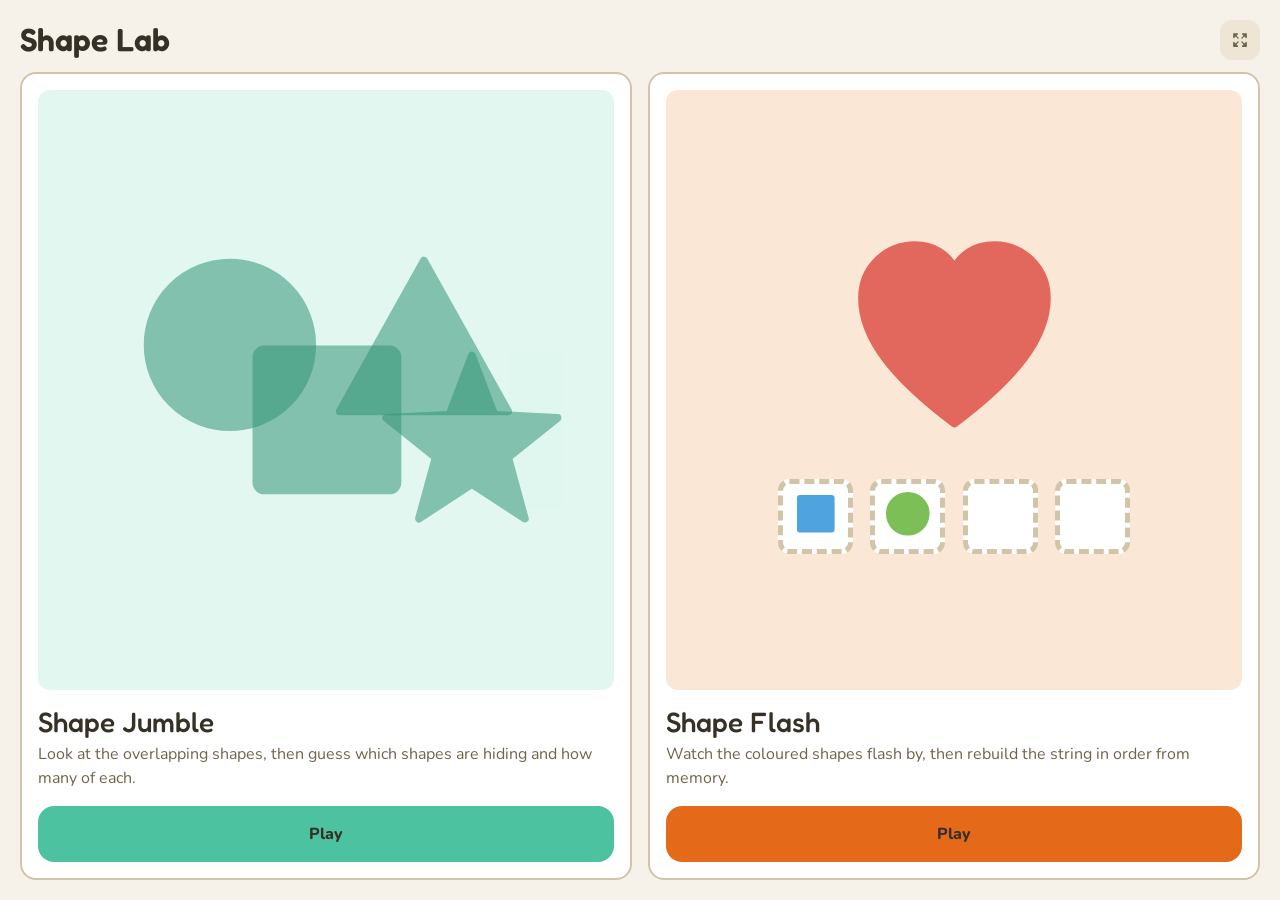
==== index.html @ 79b5d6ee "Add Shape Lab" ====
<!doctype html>
<html lang="en">
<head>
  <meta charset="utf-8">
  <meta name="viewport" content="width=device-width, initial-scale=1, viewport-fit=cover">
  <meta name="theme-color" content="#F7F2E9">
  <title>Shape Lab</title>
  <link rel="preconnect" href="https://fonts.googleapis.com">
  <link rel="preconnect" href="https://fonts.gstatic.com" crossorigin>
  <link href="https://fonts.googleapis.com/css2?family=Fredoka:wght@400;500;600;700&family=Lexend:wght@500;600;700&family=Nunito:wght@400;500;600;700;800;900&display=swap" rel="stylesheet">
  <link rel="stylesheet" href="./assets/css/tokens.css?v=1">
  <link rel="stylesheet" href="./assets/css/base.css?v=1">
  <link rel="stylesheet" href="./assets/css/hub.css?v=1">
</head>
<body>
  <main class="app-shell hub">
    <header class="app-header">
      <h1 class="brand-name">Shape Lab</h1>
      <div class="header-actions">
        <button id="fullscreenButton" class="icon-btn" type="button" aria-label="Fullscreen" title="Fullscreen"></button>
      </div>
    </header>

    <section class="game-grid" aria-label="Games">
      <a class="game-card" data-game="shape-jumble" href="apps/shape-jumble/index.html">
        <div class="game-art" aria-hidden="true"><div class="art-jumble" id="artJumble"></div></div>
        <div class="game-text">
          <h2 class="game-title">Shape Jumble</h2>
          <p class="game-desc">Look at the overlapping shapes, then guess which shapes are hiding and how many of each.</p>
        </div>
        <span class="launch-btn">Play</span>
      </a>

      <a class="game-card" data-game="shape-flash" href="apps/shape-flash/index.html">
        <div class="game-art" aria-hidden="true">
          <div class="art-flash" id="artFlash"></div>
        </div>
        <div class="game-text">
          <h2 class="game-title">Shape Flash</h2>
          <p class="game-desc">Watch the coloured shapes flash by, then rebuild the string in order from memory.</p>
        </div>
        <span class="launch-btn">Play</span>
      </a>
    </section>
  </main>

  <script type="module">
    import { initViewport, initFullscreen, hydrateIcons } from './assets/js/shared.js?v=1';
    import { shapeSVG } from './assets/js/shapes.js?v=1';
    document.getElementById('artJumble').innerHTML = ['circle', 'square', 'triangle', 'star'].map(s => shapeSVG(s)).join('');
    document.getElementById('artFlash').innerHTML =
      `<div class="big">${shapeSVG('heart')}</div><div class="slots">` +
      [['square', 'var(--sky-500)'], ['circle', 'var(--leaf-500)'], ['', ''], ['', '']].map(([s, c]) =>
        `<div class="slot">${s ? `<span style="color:${c}">${shapeSVG(s)}</span>` : ''}</div>`).join('') + '</div>';
    initViewport();
    initFullscreen(document.getElementById('fullscreenButton'));
    hydrateIcons();
  </script>
</body>
</html>
---- assets/css/tokens.css ----
/* tokens.css
   Verbatim copy of the token block (palette + semantic tokens) from
   cardbox-app v3 clr.css. Do NOT edit here: to update the design system,
   re-copy the block from cardbox. ABC Lab-specific values live in base.css. */

/* ============================================
   TOKENS — matched to v1's real values
   ============================================ */
:root {
  /* ---- Raw palette ---------------------------------------------------- */
  --leaf-50:  #E8F5DE;
  --leaf-100: #D3ECC2;
  --leaf-300: #A8D986;
  --leaf-500: #7CBF57;
  --leaf-700: #4F8F35;
  --leaf-900: #2F5920;

  --coral-50:  #FBE4E2;
  --coral-100: #F7CBC7;
  --coral-300: #EF9891;
  --coral-500: #E2685D;
  --coral-700: #B84B42;
  --coral-900: #7A2F29;

  --sky-50:  #E1F0FB;
  --sky-100: #C3E1F7;
  --sky-300: #8AC3EE;
  --sky-500: #4FA3DE;
  --sky-700: #337CAE;
  --sky-900: #1F4E6E;

  --peach-50:  #FCE9DC;
  --peach-100: #FAD3B9;
  --peach-300: #F3AC7D;
  --peach-500: #E9884F;
  --peach-700: #BC6533;
  --peach-900: #7A4020;

  --grape-50:  #EEE3F7;
  --grape-100: #DCC7EF;
  --grape-300: #BB94DE;
  --grape-500: #9B6BC7;
  --grape-700: #764A9C;
  --grape-900: #4A2C63;

  --sun-50:  #FBF0D2;
  --sun-100: #F8E4A8;
  --sun-300: #F0CB5C;
  --sun-500: #E4B62E;
  --sun-700: #B08A18;
  --sun-900: #6E560F;

  --bubblegum-50:  #FBE3EE;
  --bubblegum-100: #F7C7DE;
  --bubblegum-300: #EE94BE;
  --bubblegum-500: #DD6B9C;
  --bubblegum-700: #B04A78;
  --bubblegum-900: #712D4C;

  --mint-50:  #E1F7F0;
  --mint-100: #C3EFE0;
  --mint-300: #86DEC0;
  --mint-500: #4DC2A0;
  --mint-700: #339678;
  --mint-900: #1F5F4C;

  --sand-0:   #FFFFFF;
  --sand-50:  #F7F2E9;
  --sand-100: #EDE6D4;
  --sand-300: #D1C5A9;
  --sand-500: #A79976;
  --sand-700: #6F654D;
  --sand-900: #353127;

  --slate-0:   #FFFFFF;
  --slate-50:  #EEEFF1;
  --slate-100: #DDDFE3;
  --slate-300: #B1B5BE;
  --slate-500: #7F8594;
  --slate-700: #535865;
  --slate-900: #22242B;

  --orange-50:  #FBE7D6;
  --orange-100: #F8D0AE;
  --orange-300: #F3A263;
  --orange-500: #E46A1A;
  --orange-700: #B84F0E;
  --orange-900: #6E2F0B;

  --honey-50:  #F8E9C8;
  --honey-100: #F5DCA0;
  --honey-300: #EEC45A;
  --honey-500: #9E6D12;
  --honey-700: #7C520E;
  --honey-900: #5A3D0A;

  --lime-50:  #EEF8DC;
  --lime-100: #DFF2C0;
  --lime-300: #BDEB84;
  --lime-500: #9BDF4F;
  --lime-700: #649E24;
  --lime-900: #3E6718;

  --indigo-50:  #E9EAFB;
  --indigo-100: #D4D5F6;
  --indigo-300: #A1A4EB;
  --indigo-500: #6468E6;
  --indigo-700: #484CC0;
  --indigo-900: #2B2E78;

  /* ---- Cardbox semantic tokens (mapped onto the palette above) -------- */

  /* Surface — warm, from Sand */
  --surface-base:    var(--sand-50);
  --surface-panel:   var(--sand-100);
  --surface-card:    var(--sand-0);
  --surface-inset:   var(--sand-50);

  /* Text — cool, from Slate */
  --text-primary:    var(--sand-900);
  --text-secondary:  var(--sand-700);
  --text-muted:      var(--sand-500);
  --text-disabled:   var(--sand-300);
  --text-inverse:    var(--sand-0);

  /* Stroke — kept warm (Sand), matching Cardbox's cohesive look */
  --stroke-default:  var(--sand-300);
  --stroke-medium:   var(--sand-500);
  --stroke-strong:   var(--sand-700);
  --stroke-selected: var(--grape-500);

  /* Interactive */
  --green:                 var(--grape-500);
  --interactive-primary:   var(--grape-500);
  --interactive-secondary: var(--sun-500);
  --tab-active:            var(--grape-500);
  --tab-inactive:          var(--sand-700);
  --interactive-disabled:  var(--sand-300);

  /* Mode */
  --flash:          var(--sun-500);
  --flash-subtle:   var(--sun-50);
  --reveal:         var(--sky-500);
  --reveal-subtle:  var(--sky-50);
  --target:         var(--coral-500);
  --target-subtle:  var(--coral-50);
  --vanish:         var(--leaf-500);
  --vanish-subtle:  var(--leaf-50);
  --roll:           var(--grape-500);
  --roll-subtle:    var(--grape-50);
  --flip:           var(--peach-500);
  --flip-subtle:    var(--peach-50);
  --spell:          var(--mint-500);
  --spell-subtle:   var(--mint-50);
  --call:           var(--bubblegum-500);
  --call-subtle:    var(--bubblegum-50);
  --beat:           var(--indigo-500);
  --beat-subtle:    var(--indigo-50);
  --bet:            var(--orange-500);
  --bet-subtle:     var(--orange-50);

  /* Feedback */
  --success:        var(--leaf-500);
  --success-subtle: var(--leaf-50);
  --error:          var(--coral-500);
  --error-subtle:   var(--coral-50);
  --warning:        var(--sun-500);
  --warning-subtle: var(--sun-50);
  --info:           var(--sky-500);
  --info-subtle:    var(--sky-50);

  --font-display: 'Fredoka', sans-serif;
  --font-ui:      'Nunito', sans-serif;
  --font-card:    'Lexend', 'Nunito', sans-serif;

  --card-image-ratio: 17;
  --card-text-ratio:  3;

  --r-lg:   16px;
  --r-md:   12px;
  --r-pill: 9999px;
}
---- assets/css/base.css ----
/* base.css
   Reset + shared components for every ABC Lab page. Requires tokens.css.
   Values mirror cardbox-app v3 clr.css so the apps read as one suite. */

/* ---- Layout constants shared by the game screens ---------------------------- */
/* Width of the right-hand panel (guess / toolbox) on Shape Jumble and Shape Flash.
   Never more than 46% of the screen width, so small windows keep room for the stage. */
:root { --side-panel-width: min(520px, 46%); }

/* ---- Reset ------------------------------------------------------------ */
*, *::before, *::after {
  box-sizing: border-box;
  margin: 0;
  padding: 0;
  -webkit-tap-highlight-color: transparent;
}

html, body {
  width: 100%;
  height: 100vh;
  height: 100dvh;
  height: var(--app-h, 100dvh); /* set by initViewport() for iOS Safari */
  overflow: hidden;
  overscroll-behavior: none;
  background: var(--surface-base);
  font-family: var(--font-ui);
  color: var(--text-primary);
  -webkit-font-smoothing: antialiased;
  user-select: none;
  -webkit-user-select: none;
}

h1, h2, h3, .display { font-family: var(--font-display); }

button {
  font-family: var(--font-ui);
  cursor: pointer;
  border: none;
  background: none;
  color: inherit;
  padding: 0;
}
button:active { opacity: 0.75; }
button:disabled { cursor: not-allowed; }

a { color: inherit; text-decoration: none; }

img { display: block; max-width: 100%; max-height: 100%; object-fit: contain; }

[hidden], .hidden { display: none !important; }

:focus-visible {
  outline: 3px solid var(--stroke-selected);
  outline-offset: 2px;
}

/* ---- Per-game accent -------------------------------------------------- */
/* Put data-game on <body> (or on a card) and use var(--accent*) everywhere.
   Change a game's colour here and nowhere else. */
[data-game="shape-jumble"] { --accent: var(--mint-500);   --accent-subtle: var(--mint-50);   --accent-strong: var(--mint-700); }
[data-game="shape-flash"]  { --accent: var(--orange-500); --accent-subtle: var(--orange-50); --accent-strong: var(--orange-700); }

/* ---- Layout ----------------------------------------------------------- */
.app-shell {
  display: flex;
  flex-direction: column;
  height: 100%;
  overflow: hidden;
}

.app-header {
  display: flex;
  align-items: center;
  justify-content: space-between;
  flex-shrink: 0;
  height: 40px;
}

.brand-name {
  font-family: var(--font-display);
  font-size: 32px;
  line-height: 40px;
  font-weight: 600;
  color: var(--text-primary);
}

.header-actions {
  display: flex;
  align-items: center;
  gap: 8px;
}

.panel {
  min-width: 0;
  min-height: 0;
  background: var(--surface-panel);
  border: 2px solid var(--stroke-default);
  border-radius: var(--r-lg);
  padding: 20px;
  display: flex;
  flex-direction: column;
  gap: 16px;
  overflow: hidden;
}
.panel--card { background: var(--surface-card); }

.panel-title {
  font-family: var(--font-display);
  font-size: 24px;
  font-weight: 500;
  color: var(--text-primary);
  flex-shrink: 0;
}

/* ---- Icons ------------------------------------------------------------ */
.icon { width: 24px; height: 24px; flex-shrink: 0; display: block; }
.icon-sm { width: 16px; height: 16px; }

.icon-btn {
  width: 40px;
  height: 40px;
  border-radius: var(--r-md);
  background: var(--surface-panel);
  color: var(--text-secondary);
  display: flex;
  align-items: center;
  justify-content: center;
  flex-shrink: 0;
}
.icon-btn .icon { width: 20px; height: 20px; } /* Cardbox header icons are 20px */
.icon-btn:active { opacity: 0.7; transform: scale(0.94); }

/* ---- Buttons ---------------------------------------------------------- */
.btn {
  height: 40px;
  padding: 0 20px;
  border-radius: var(--r-md);
  background: var(--surface-inset);
  color: var(--text-primary);
  font-size: 16px;
  line-height: 24px;
  font-weight: 800;
  display: inline-flex;
  align-items: center;
  justify-content: center;
  gap: 8px;
  white-space: nowrap;
}
.btn--accent { background: var(--accent, var(--interactive-primary)); }
.btn--dark   { background: var(--text-primary); color: var(--text-inverse); }
.btn:disabled { opacity: 0.4; }

.launch-btn {
  height: 56px;
  width: 100%;
  border-radius: var(--r-lg);
  background: var(--accent, var(--interactive-primary));
  color: var(--text-primary);
  display: flex;
  align-items: center;
  justify-content: center;
  gap: 8px;
  font-size: 16px;
  line-height: 24px;
  font-weight: 800;
  flex-shrink: 0;
}
.launch-btn:disabled { opacity: 0.4; cursor: not-allowed; }

/* ---- Settings controls ------------------------------------------------ */
.settings-label {
  font-size: 14px;
  line-height: 20px;
  font-weight: 700;
  color: var(--text-primary);
}

/* Helper text under a label; sits snug against the label, above the controls. */
.settings-note { font-size: 14px; line-height: 20px; color: var(--text-secondary); }
.settings-label + .settings-note { margin-top: -4px; }

.toggle-group {
  display: flex;
  gap: 8px;
  flex-wrap: wrap;
}

.toggle-pill {
  height: 40px;
  padding: 0 16px;
  border-radius: var(--r-pill);
  background: var(--surface-inset);
  color: var(--text-muted);
  font-size: 16px;
  font-weight: 800;
  display: inline-flex;
  align-items: center;
  justify-content: center;
  gap: 8px;
  white-space: nowrap;
}
.toggle-pill.active { background: var(--tab-active); color: #fff; }
.toggle-pill:disabled { opacity: 0.35; cursor: not-allowed; }

.toggle-pill-circle {
  width: 40px;
  height: 40px;
  border-radius: 50%;
  background: var(--surface-inset);
  color: var(--text-muted);
  font-size: 16px;
  font-weight: 800;
  display: flex;
  align-items: center;
  justify-content: center;
  flex-shrink: 0;
}
.toggle-pill-circle.active { background: var(--tab-active); color: #fff; }

/* ---- Stepper (Cardbox's vanish-count-stepper) -------------------------- */
.stepper {
  display: flex;
  align-items: center;
  gap: 24px;
  height: 40px;
  padding: 0 4px;
  border-radius: var(--r-md);
  background: var(--surface-panel);
}
.stepper-btn {
  width: 32px;
  height: 32px;
  border-radius: 32%;
  background: var(--surface-card);
  color: var(--text-secondary);
  display: flex;
  align-items: center;
  justify-content: center;
  flex-shrink: 0;
}
.stepper-btn .icon { width: 14px; height: 14px; }
.stepper-btn:disabled { opacity: 0.35; cursor: not-allowed; }
.stepper-value {
  min-width: 28px;
  text-align: center;
  font-size: 16px;
  font-weight: 800;
  color: var(--text-primary);
}

/* ---- Progress pips (ABC Trail letters, ABC Remix song screens) --------- */
/* coming up = sand 300, in progress = outline in the game's colour, done = solid */
.pips { display: flex; align-items: center; gap: 8px; margin-left: 12px; }
.seq-dot { width: 16px; height: 16px; flex: 0 0 16px; border-radius: 50%; background: var(--sand-300); }
.seq-dot.active { background: transparent; box-shadow: inset 0 0 0 3px var(--accent); }
.seq-dot.done { background: var(--accent); }
---- assets/css/hub.css ----
/* hub.css: the Shape Lab home screen. Requires tokens.css + base.css. */
.hub { gap: 12px; padding: 20px; }
.game-grid { flex: 1; min-height: 0; display: grid; grid-template-columns: repeat(2, minmax(0, 1fr)); grid-auto-rows: minmax(0, 1fr); gap: 16px; overflow-y: auto; scrollbar-width: none; }
.game-grid::-webkit-scrollbar { display: none; }
.game-card { min-width: 0; min-height: 0; display: flex; flex-direction: column; gap: 16px; padding: 16px; background: var(--surface-card); border: 2px solid var(--stroke-default); border-radius: var(--r-lg); transition: border-color 0.15s; }
.game-card:active { opacity: 0.85; }
@media (hover: hover) { .game-card:hover { border-color: var(--accent); } }
.game-art { flex: 1 1 0; min-height: 120px; container-type: size; display: grid; place-items: center; position: relative; overflow: hidden; background: var(--accent-subtle); border-radius: var(--r-md); }
.game-text { display: flex; flex-direction: column; gap: 4px; }
.game-title { font-family: var(--font-display); font-size: 28px; line-height: 32px; font-weight: 500; }
.game-desc { font-size: 16px; line-height: 24px; color: var(--text-secondary); }

/* Card art: sizes scale with the art box */
.art-jumble { position: relative; width: 70cqmin; height: 54cqmin; color: var(--accent-strong); }
.art-jumble svg { position: absolute; width: 34cqmin; height: 34cqmin; opacity: 0.55; }
.art-jumble svg:nth-child(1) { left: 2%; top: 4%; }
.art-jumble svg:nth-child(2) { left: 26%; top: 28%; }
.art-jumble svg:nth-child(3) { left: 50%; top: 2%; }
.art-jumble svg:nth-child(4) { left: 62%; top: 34%; }
.art-flash { display: flex; flex-direction: column; align-items: center; gap: 6cqmin; }
.art-flash .big { width: 38cqmin; height: 38cqmin; color: var(--coral-500); }
.art-flash .slots { display: flex; gap: 3cqmin; }
.art-flash .slot { width: 13cqmin; height: 13cqmin; border-radius: 2cqmin; border: 0.9cqmin dashed var(--sand-300); background: var(--surface-card); display: grid; place-items: center; }
.art-flash .slot svg { width: 8.6cqmin; height: 8.6cqmin; }

@media (max-width: 800px) { .game-grid { grid-template-columns: 1fr; grid-auto-rows: auto; } .game-card { min-height: 360px; } }
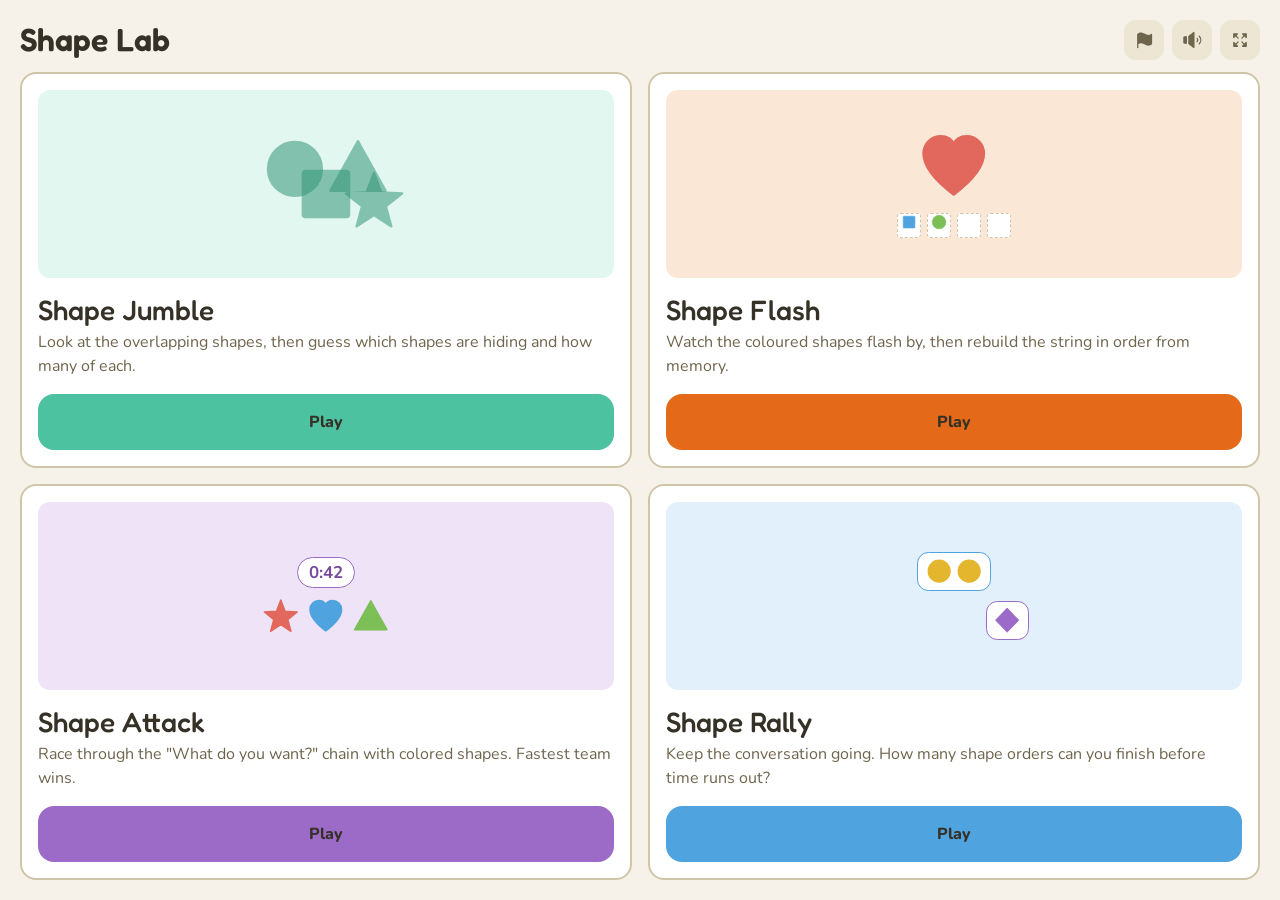
==== commit d6dd3b2e: "new" ====
--- a/index.html
+++ b/index.html
@@ -8,9 +8,9 @@
   <link rel="preconnect" href="https://fonts.googleapis.com">
   <link rel="preconnect" href="https://fonts.gstatic.com" crossorigin>
   <link href="https://fonts.googleapis.com/css2?family=Fredoka:wght@400;500;600;700&family=Lexend:wght@500;600;700&family=Nunito:wght@400;500;600;700;800;900&display=swap" rel="stylesheet">
-  <link rel="stylesheet" href="./assets/css/tokens.css?v=1">
-  <link rel="stylesheet" href="./assets/css/base.css?v=1">
-  <link rel="stylesheet" href="./assets/css/hub.css?v=1">
+  <link rel="stylesheet" href="./assets/css/tokens.css?v=2">
+  <link rel="stylesheet" href="./assets/css/base.css?v=2">
+  <link rel="stylesheet" href="./assets/css/hub.css?v=2">
 </head>
 <body>
   <main class="app-shell hub">
@@ -41,17 +41,40 @@
         </div>
         <span class="launch-btn">Play</span>
       </a>
+
+      <a class="game-card" data-game="shape-attack" href="apps/shape-talk/index.html?mode=attack">
+        <div class="game-art" aria-hidden="true"><div class="art-talk" id="artAttack"></div></div>
+        <div class="game-text">
+          <h2 class="game-title">Shape Attack</h2>
+          <p class="game-desc">Race through the "What do you want?" chain with colored shapes. Fastest team wins.</p>
+        </div>
+        <span class="launch-btn">Play</span>
+      </a>
+
+      <a class="game-card" data-game="shape-rally" href="apps/shape-talk/index.html?mode=rally">
+        <div class="game-art" aria-hidden="true"><div class="art-talk" id="artRally"></div></div>
+        <div class="game-text">
+          <h2 class="game-title">Shape Rally</h2>
+          <p class="game-desc">Keep the conversation going. How many shape orders can you finish before time runs out?</p>
+        </div>
+        <span class="launch-btn">Play</span>
+      </a>
     </section>
   </main>
 
   <script type="module">
-    import { initViewport, initFullscreen, hydrateIcons } from './assets/js/shared.js?v=1';
-    import { shapeSVG } from './assets/js/shapes.js?v=1';
+    import { initCore } from './assets/core/core.js?v=2';
+    import { initViewport, initFullscreen, hydrateIcons } from './assets/js/shared.js?v=2';
+    import { shapeSVG } from './assets/js/shapes.js?v=2';
     document.getElementById('artJumble').innerHTML = ['circle', 'square', 'triangle', 'star'].map(s => shapeSVG(s)).join('');
     document.getElementById('artFlash').innerHTML =
       `<div class="big">${shapeSVG('heart')}</div><div class="slots">` +
       [['square', 'var(--sky-500)'], ['circle', 'var(--leaf-500)'], ['', ''], ['', '']].map(([s, c]) =>
         `<div class="slot">${s ? `<span style="color:${c}">${shapeSVG(s)}</span>` : ''}</div>`).join('') + '</div>';
+    const bubble = (who, svg) => `<div class="bubble ${who}">${svg}</div>`;
+    document.getElementById('artAttack').innerHTML = `<div class="pill">0:42</div><div class="duo"><span style="color:var(--coral-500)">${shapeSVG('star')}</span><span style="color:var(--sky-500)">${shapeSVG('heart')}</span><span style="color:var(--leaf-500)">${shapeSVG('triangle')}</span></div>`;
+    document.getElementById('artRally').innerHTML = bubble('l', `<span style="color:var(--sun-500)">${shapeSVG('circle')}</span><span style="color:var(--sun-500)">${shapeSVG('circle')}</span>`) + bubble('r', `<span style="color:var(--grape-500)">${shapeSVG('diamond')}</span>`);
+    initCore({ tool: 'shape-lab-hub', version: '1.0.0' });
     initViewport();
     initFullscreen(document.getElementById('fullscreenButton'));
     hydrateIcons();
--- a/assets/css/base.css
+++ b/assets/css/base.css
@@ -58,6 +58,8 @@
 /* Put data-game on <body> (or on a card) and use var(--accent*) everywhere.
    Change a game's colour here and nowhere else. */
 [data-game="shape-jumble"] { --accent: var(--mint-500);   --accent-subtle: var(--mint-50);   --accent-strong: var(--mint-700); }
+[data-game="shape-attack"] { --accent: var(--grape-500);  --accent-subtle: var(--grape-50);  --accent-strong: var(--grape-700); }
+[data-game="shape-rally"]  { --accent: var(--sky-500);    --accent-subtle: var(--sky-50);    --accent-strong: var(--sky-700); }
 [data-game="shape-flash"]  { --accent: var(--orange-500); --accent-subtle: var(--orange-50); --accent-strong: var(--orange-700); }
 
 /* ---- Layout ----------------------------------------------------------- */
--- a/assets/css/hub.css
+++ b/assets/css/hub.css
@@ -23,4 +23,11 @@
 .art-flash .slot { width: 13cqmin; height: 13cqmin; border-radius: 2cqmin; border: 0.9cqmin dashed var(--sand-300); background: var(--surface-card); display: grid; place-items: center; }
 .art-flash .slot svg { width: 8.6cqmin; height: 8.6cqmin; }
 
+.art-talk { display: flex; flex-direction: column; align-items: center; gap: 5cqmin; width: 80cqmin; }
+.art-talk .pill { padding: 1.5cqmin 6cqmin; border-radius: 99px; background: var(--surface-card); border: 0.8cqmin solid var(--accent); font: 700 9cqmin var(--font-card); color: var(--accent-strong); }
+.art-talk .duo { display: flex; gap: 4cqmin; }
+.art-talk .duo span { width: 20cqmin; height: 20cqmin; }
+.art-talk .bubble { display: flex; gap: 2cqmin; padding: 3cqmin 4cqmin; border-radius: 6cqmin; background: var(--surface-card); border: 0.8cqmin solid var(--accent); }
+.art-talk .bubble span { width: 14cqmin; height: 14cqmin; }
+.art-talk .bubble.r { align-self: flex-end; border-color: var(--grape-500); }
 @media (max-width: 800px) { .game-grid { grid-template-columns: 1fr; grid-auto-rows: auto; } .game-card { min-height: 360px; } }
